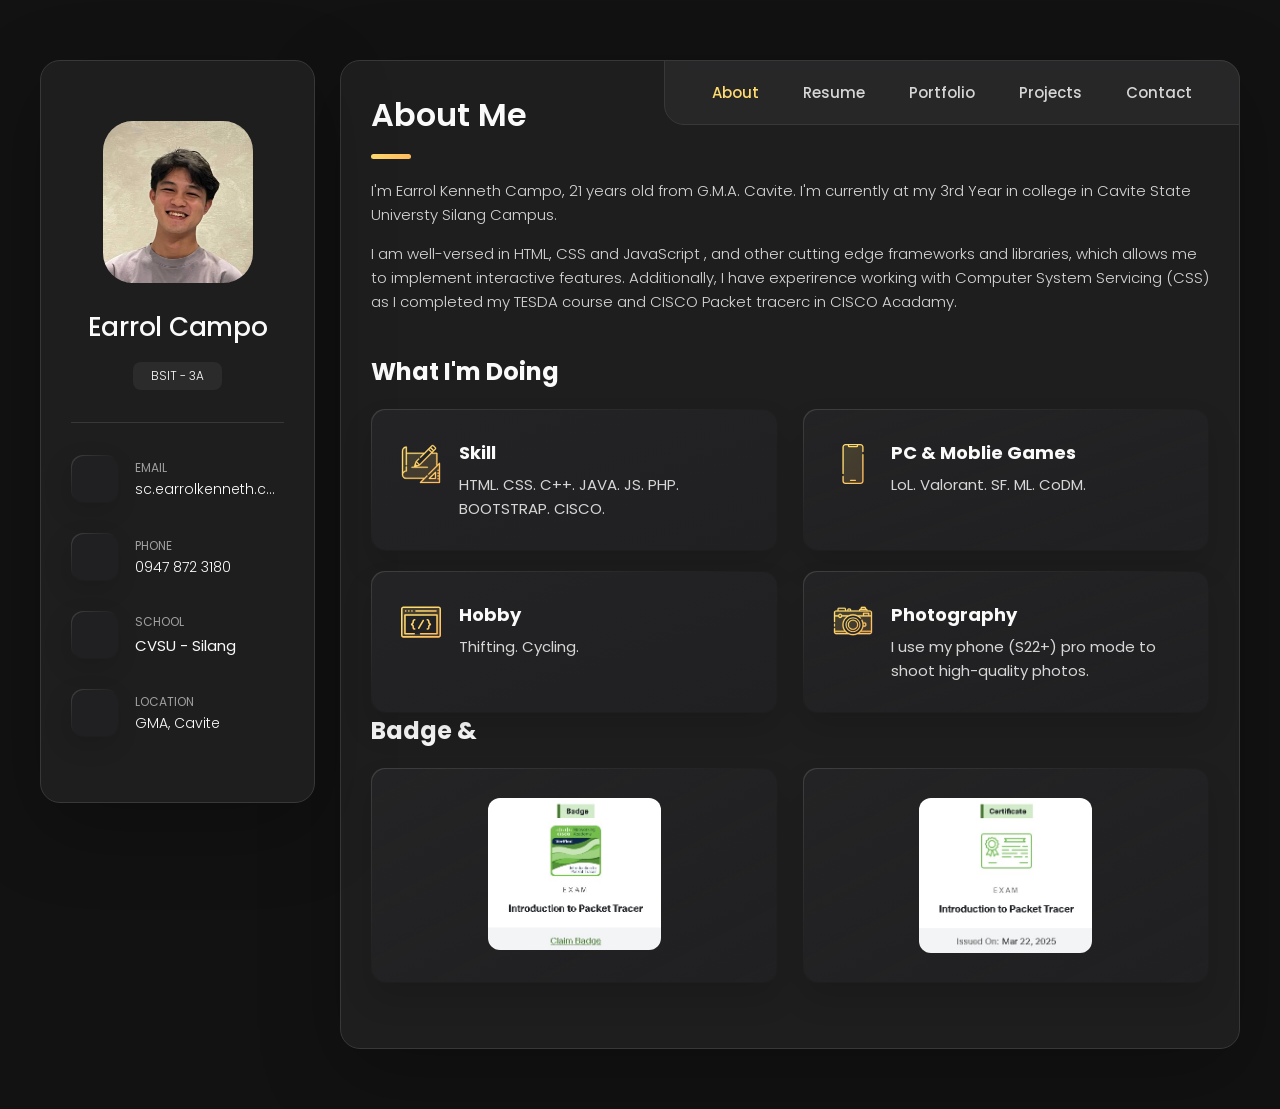
==== index.html @ 3f7f65de "Initial commit - Web Portfolio" ====
<!DOCTYPE html>
<html lang="en">

<head>
  <meta charset="UTF-8">
  <meta http-equiv="X-UA-Compatible" content="IE=edge">
  <meta name="viewport" content="width=device-width, initial-scale=1.0">
  <title>Campo - Portfolio</title>
  <link rel="stylesheet" href="./assets/css/style.css">
  <!--- google font link-->
  <link rel="preconnect" href="https://fonts.googleapis.com">
  <link rel="preconnect" href="https://fonts.gstatic.com" crossorigin>
  <link href="https://fonts.googleapis.com/css2?family=Poppins:wght@300;400;500;600&display=swap" rel="stylesheet">
</head>

<body>
  <main>
    <!--- #SIDEBAR-->
    <aside class="sidebar" data-sidebar>
      <div class="sidebar-info">
        <figure class="avatar-box">
          <img src="./assets/images/my_avatar.jpg" alt="Earrol Campo" >
        </figure>
        <div class="info-content">
          <h1 class="name" title="Earrol Campo">Earrol  Campo</h1>
          <p class="title">BSIT - 3A</p>
        </div>
        <button class="info_more-btn" data-sidebar-btn>
          <span>Show Contacts</span>
          <ion-icon name="chevron-down"></ion-icon>
        </button>
      </div>
      <div class="sidebar-info_more">
        <div class="separator"></div>
        <ul class="contacts-list">
          <li class="contact-item">
            <div class="icon-box">
              <ion-icon name="mail-outline"></ion-icon>
            </div>
            <div class="contact-info">
              <p class="contact-title">Email</p>
              <a href="mailto:sc.earrolkenneth.campo@cvsu.edu.ph" class="contact-link">sc.earrolkenneth.campo@cvsu.edu.ph</a>
            </div>
          </li>
          <li class="contact-item">
            <div class="icon-box">
              <ion-icon name="phone-portrait-outline"></ion-icon>
            </div>
            <div class="contact-info">
              <p class="contact-title">Phone</p>
              <a href="tel:0947 872 3180" class="contact-link">0947 872 3180</a>
            </div>
          </li>
          <li class="contact-item">
            <div class="icon-box">
              <ion-icon name="school-outline"></ion-icon>
            </div>
            <div class="contact-info">
              <p class="contact-title">School</p>
              <school>CVSU - Silang</school>
            </div>
          </li>
          <li class="contact-item">
            <div class="icon-box">
              <ion-icon name="location-outline"></ion-icon>
            </div>
            <div class="contact-info">
              <p class="contact-title">Location</p>
              <address>GMA, Cavite</address>
            </div>
          </li>
        </ul>
        <div class="separator"></div>
        <ul class="social-list">
          <li class="social-item">
            <a href="https://www.facebook.com/ear.rol.3" target="_blank" class="social-link">
              <ion-icon name="logo-facebook"></ion-icon>
            </a>
          </li>
          <li class="social-item">
            <a href="https://github.com/eary-cntcd" target="_blank" class="social-link">
              <ion-icon name="logo-github"></ion-icon>
            </a>
          </li>
          <li class="social-item">
            <a href="https://www.instagram.com/datboi.eary/" target="_blank" class="social-link">
              <ion-icon name="logo-instagram"></ion-icon>
            </a>
          </li>
        </ul>
      </div>
    </aside>
    <!--- #main-content-->
    <div class="main-content">
      <!--- #NAVBAR-->
      <nav class="navbar">
        <ul class="navbar-list">
          <li class="navbar-item">
            <button class="navbar-link  active" data-nav-link>About</button>
          </li>
          <li class="navbar-item">
            <button class="navbar-link" data-nav-link>Resume</button>
          </li>
          <li class="navbar-item">
            <button class="navbar-link" data-nav-link>Portfolio</button>
          </li>
          <li class="navbar-item">
            <button class="navbar-link" data-nav-link>Projects</button>
          </li>
          <li class="navbar-item">
            <button class="navbar-link" data-nav-link>Contact</button>
          </li>
        </ul>
      </nav>

      <!--- #ABOUT-->
      <article class="about  active" data-page="about">
        <header>
          <h2 class="h2 article-title">About me</h2>
        </header>
        <section class="about-text">
          <p>
            I'm Earrol Kenneth Campo, 21 years old from G.M.A. Cavite. I'm currently at my 3rd Year in college in 
            Cavite State Universty Silang Campus.
          </p>
          <p>
            I am well-versed in HTML, CSS and JavaScript , and other cutting edge frameworks and libraries,
            which allows me to implement interactive features. Additionally, I have experirence working with 
            Computer System Servicing (CSS) as I completed my TESDA course and CISCO Packet tracerc in CISCO Acadamy.
          </p>
        </section>

        <!--- service-->
        <section class="service">
          <h3 class="h3 service-title">What i'm doing</h3>
          <ul class="service-list">
            <li class="service-item">
              <div class="service-icon-box">
                <img src="./assets/images/icon-design.svg
                " alt="design icon" width="40">
              </div>
              <div class="service-content-box">
                <h4 class="h4 service-item-title">skill</h4>
                <p class="service-item-text">
                  HTML. CSS. C++. JAVA. JS. PHP. BOOTSTRAP. CISCO.
                </p>
              </div>
            </li>
            <li class="service-item">
              <div class="service-icon-box">
                <img src="./assets/images/icon-app.svg" alt="mobile app icon" width="40">
              </div>
              <div class="service-content-box">
                <h4 class="h4 service-item-title">PC & Moblie Games</h4>
                <p class="service-item-text">
                  LoL. Valorant. SF. ML. CoDM. 
                </p>
              </div>
            </li>
            <li class="service-item">
              <div class="service-icon-box">
                <img src="./assets/images/icon-dev.svg" alt="Web development icon" width="40">
              </div>
              <div class="service-content-box">
                <h4 class="h4 service-item-title">Hobby</h4>
                <p class="service-item-text">
                  Thifting. Cycling. 
                </p>
              </div>
            </li>

            <li class="service-item">
              <div class="service-icon-box">
                <img src="./assets/images/icon-photo.svg" alt="camera icon" width="40">
              </div>
              <div class="service-content-box">
                <h4 class="h4 service-item-title">Photography</h4>
                <p class="service-item-text">
                  I use my phone (S22+) pro mode to shoot high-quality photos.
                </p>
              </div>
            </li>
          </ul>
          <h3 class="h3 service-title">Badge &</h3>
          <ul class="service-list">
            <li class="service-item">
              <div class="service-content-box">
                <img src="./assets/images/badge.jpg" alt="Skills Image" class="skills-image">
              </div>
            </li>
            <li class="service-item">
              <div class="service-content-box">
                <img src="./assets/images/cert.jpg" alt="Skills Image" class="skills-image">
              </div>
            </li>

        </section>

        <!--- testimonials
        -->

        <section class="testimonials">
        </section>

        <!--- testimonials modal-->

        <div class="modal-container" data-modal-container>

          <div class="overlay" data-overlay></div>

          <section class="testimonials-modal">

            <button class="modal-close-btn" data-modal-close-btn>
              <ion-icon name="close-outline"></ion-icon>
            </button>

            <div class="modal-img-wrapper">
              <figure class="modal-avatar-box">
                <img src="./assets/images/avatar-1.png" alt="Daniel lewis" width="80" data-modal-img>
              </figure>

              <img src="./assets/images/icon-quote.svg" alt="quote icon">
            </div>
          </section>

        </div>


        <!--
          - clients
        -->

        <section class="clients">
        </section>

      </article>





      <!--
        - #RESUME
      -->

      <article class="resume" data-page="resume">

        <header>
          <h2 class="h2 article-title">Resume</h2>
        </header>

        <section class="timeline">

          <div class="title-wrapper">
            <div class="icon-box">
              <ion-icon name="book-outline"></ion-icon>
            </div>

            <h3 class="h3">Education</h3>
          </div>

          <ol class="timeline-list">

            <li class="timeline-item">

              <h4 class="h4 timeline-item-title">CVSU - Silang</h4>

              <span>COllege</span>

              <p class="timeline-text">
                Under Bachelor of Science in Information Technology
              </p>

            </li>

            <li class="timeline-item">

              <h4 class="h4 timeline-item-title">G.M.A.T.H.S.</h4>

              <span>High School - Senior High School</span>

              <p class="timeline-text">
                In SHS i took TVL strand in Broadband Focus
              </p>

            </li>

          </ol>

        </section>

        <section class="timeline">
          <div class="title-wrapper">
              <div class="icon-box">
                  <ion-icon name="book-outline"></ion-icon>
              </div>
              <h3 class="h3">Experience</h3>
          </div>
      
          <ol class="timeline-list">
      
              <li class="timeline-item">
                  <h4 class="h4 timeline-item-title">Web Developer</h4>
                  <span>2022 — Present</span>
                  <p class="timeline-text">
                      Throughout my experience in college, I can say that I have the skill
                      to become a Web Developer.
                  </p>
              </li>
      
              <li class="timeline-item">
                  <h4 class="h4 timeline-item-title">App Developer</h4>
                  <span>2022 — Present</span>
                  <p class="timeline-text">
                      I developed two apps for my projects: a Library App and a Face Recognition
                      App for Brader's gym.
                  </p>
              </li>
      
              <li class="timeline-item">
                  <h4 class="h4 timeline-item-title">Computer System Servicing</h4>
                  <span>NC2 Passers</span>
                  <p class="timeline-text">
                      In this experience, I learned about computer troubleshooting, building a 
                      computer, and computer configuration.
                  </p>
              </li>
          </ol>
          <div class="download-resume">
              <a href="./assets/documents/my_resume.pdf" download class="btn">Download Resume</a>
          </div>
      </section>

        <section class="skill">

          <h3 class="h3 skills-title">My skills</h3>

          <ul class="skills-list content-card">

            <li class="skills-item">
              <div class="title-wrapper">
                <h5 class="h5">Web Development</h5>
              </div>
            </li>

            <li class="skills-item">
              <div class="title-wrapper">
                <h5 class="h5">App Development</h5>
              </div>
            </li>

            <li class="skills-item">
              <div class="title-wrapper">
                <h5 class="h5">CSS</h5>
              </div>
            </li>
          </ul>

        </section>

      </article>





      <!--
        - #PORTFOLIO
      -->

      <article class="portfolio" data-page="portfolio">
        <header>
          <h2 class="h2 article-title">Portfolio</h2>
        </header>
        <section class="projects">
          <ul class="filter-list">
            <li class="filter-item">
              <button class="active" data-filter-btn>All</button>
            </li>
            <li class="filter-item">
              <button data-filter-btn>Quizzes</button>
            </li>
            <li class="filter-item">
              <button data-filter-btn>Lab Work</button>
            </li>
            <li class="filter-item">
              <button data-filter-btn>Exam</button>
            </li>
          </ul>

          <div class="filter-select-box">
            <button class="filter-select" data-select>
              <div class="select-value" data-selecct-value>Select category</div>
              <div class="select-icon">
                <ion-icon name="chevron-down"></ion-icon>
              </div>
            </button>

            <ul class="select-list">
              <li class="select-item">
                <button data-select-item>All</button>
              </li>
              <li class="select-item">
                <button data-select-item>Quizzes</button>
              </li>
              <li class="select-item">
                <button data-select-item>Lab Work</button>
              </li>
              <li class="select-item">
                <button data-select-item>Exam</button>
              </li>
            </ul>
          </div>

          <ul class="project-list">

            <li class="project-item  active" data-filter-item data-category="quizzes">
              <a href="./assets/images/pre_test.jpg" target="_blank">
                <figure class="project-img">
                  
                  <img src="./assets/images/pre_test.jpg" alt="finance" loading="lazy">
                </figure>
                <h3 class="project-title">Pre-Test</h3>
                <p class="project-category">10/11</p>
              </a>
            </li>

            <li class="project-item  active" data-filter-item data-category="exam">
              <a href="./assets/images/exam.jpg" target="_blank">
                <figure class="project-img">
                  
                  <img src="./assets/images/exam.jpg" alt="orizon" loading="lazy">
                </figure>
                <h3 class="project-title">Exam</h3>
                <p class="project-category">32/70</p>
              </a>
            </li>

            <li class="project-item  active" data-filter-item data-category="quizzes">
              <a href="./assets/images/post_test2.jpg" target="_blank">
                <figure class="project-img">
                  
                  <img src="./assets/images/post_test2.jpg" alt="fundo" loading="lazy">
                </figure>
                <h3 class="project-title">Post-Test2</h3>
                <p class="project-category">19/20</p>
              </a>
            </li>

            <li class="project-item  active" data-filter-item data-category="quizzes">
              <a href="./assets/images/post_test3.jpg" target="_blank">
                <figure class="project-img">
                  
                  <img src="./assets/images/post_test3.jpg" alt="dsm." loading="lazy">
                </figure>
                <h3 class="project-title">Post-Test3</h3>
                <p class="project-category">15/20</p>
              </a>
            </li>

            <li class="project-item  active" data-filter-item data-category="quizzes">
              <a href="./assets/images/post_test4.jpg" target="_blank">
                <figure class="project-img">
                  
                  <img src="./assets/images/post_test4.jpg" alt="summary" loading="lazy">
                </figure>
                <h3 class="project-title">Post-test4</h3>
                <p class="project-category">18/20</p>
              </a>
            </li>

            <li class="project-item  active" data-filter-item data-category="lab work">
              <a href="./assets/images/lab_work.jpg" target="_blank">
                <figure class="project-img">
                  
                  <img src="./assets/images/lab_work.jpg" alt="task manager" loading="lazy">
                </figure>
                <h3 class="project-title">Lab Work</h3>
                <p class="project-category">95</p>
              </a>
            </li>

            <li class="project-item  active" data-filter-item data-category="quizzes">
              <a href="./assets/images/post_test5.jpg" target="_blank">
                <figure class="project-img">
                  
                  <img src="./assets/images/post_test5.jpg" alt="arrival" loading="lazy">
                </figure>
                <h3 class="project-title">Post-Test5</h3>
                <p class="project-category">17/20</p>
              </a>
            </li>

            <li class="project-item  active" data-filter-item data-category="lab work">
              <a href="./assets/images/lab_work1.jpg" target="_blank">
                <figure class="project-img">
                  
                  <img src="./assets/images/lab_work1.jpg" alt="task manager" loading="lazy">
                </figure>
                <h3 class="project-title">Lab Work</h3>
              </a>
            </li>

            <li class="project-item  active" data-filter-item data-category="lab work">
              <a href="./assets/images/paired.jpg" target="_blank">
                <figure class="project-img">
                  
                  <img src="./assets/images/paired.jpg" alt="task manager" loading="lazy">
                </figure>
                <h3 class="project-title">Paired Lab Work</h3>
              </a>
            </li>
          </ul>
        </section>
      </article>

      <!--- #BLOG-->
      <article class="projects" data-page="projects">
        <header>
          <h2 class="h2 article-title">Projects</h2>
        </header>
        <section class="blog-posts">

          <ul class="blog-posts-list">

            <li class="blog-post-item">
              <a href="./ITEC106-lab5/index.html" target="_blank">

                <figure class="blog-banner-box">
                  <img src="./assets/images/bday.jpg" alt="Design conferences in 2022" loading="lazy">
                </figure>

                <div class="blog-content">
                  <h3 class="h3 blog-item-title">Guess My Birthday Game</h3>
                  <p class="blog-text">
                    Click to visit the website.
                  </p>

                </div>

              </a>
            </li>

            <li class="blog-post-item">
              <a href="./campo-labwork/Labwork4_campo.html" target="_blank">

                <figure class="blog-banner-box">
                  <img src="./assets/images/encrypt.jpg" alt="Best fonts every designer" loading="lazy">
                </figure>

                <div class="blog-content">
                  <h3 class="h3 blog-item-title">Encrypt and Decrypt Process</h3>
                  <p class="blog-text">
                    Click to visit the website.
                  </p>

                </div>

              </a>
            </li>

            <li class="blog-post-item">
              <a href="./Campo_Earrol_lab4/index.html" target="_blank">

                <figure class="blog-banner-box">
                  <img src="./assets/images/hotel.jpg" alt="Design digest #80" loading="lazy" >
                  
                </figure>
                <div class="blog-content">
                  <h3 class="h3 blog-item-title">FAME Residences Hotel</h3>
                  <p class="blog-text">
                    Click to visit the website.
                  </p>
                </div>
              </a>
            </li>

            <li class="blog-post-item">
              <a href="./Itec101/index.html" target="_blank">

                <figure class="blog-banner-box">
                  <img src="./assets/images/log-in.jpg" alt="UI interactions of the week" loading="lazy">
                </figure>

                <div class="blog-content">
                  <h3 class="h3 blog-item-title">Simple Student Login</h3>
                  <p class="blog-text">
                    Click to visit the website.
                  </p>
                </div>
              </a>
            </li>

            <li class="blog-post-item">
              <a href="./Itec101/register.html" target="_blank">

                <figure class="blog-banner-box">
                  <img src="./assets/images/regs.jpg" alt="The forgotten art of spacing" loading="lazy">
                </figure>

                <div class="blog-content">
                  <h3 class="h3 blog-item-title">Simple Student Registration</h3>
                  <p class="blog-text">
                    Click to visit the website.
                  </p>
                </div>
              </a>
            </li>

            <li class="blog-post-item">
              <a href="./labAct/contact.html" target="_blank">

                <figure class="blog-banner-box">
                  <img src="./assets/images/paired_website.jpg" alt="Design digest #79" loading="lazy">
                </figure>

                <div class="blog-content">
                  <h3 class="h3 blog-item-title">Paired website</h3>
                  <p class="blog-text">
                    Click to visit the website.
                  </p>
                </div>
              </a>
            </li>
          </ul>
        </section>
      </article>


      <!--
        - #CONTACT
      -->

      <article class="contact" data-page="contact">

        <header>
          <h2 class="h2 article-title">Contact</h2>
        </header>
        <section class="contact-form">

          <h3 class="h3 form-title">Contact Form</h3>

          <form action="https://api.web3forms.com/submit" method="POST" class="form" data-form>
            <input type="hidden" name="access_key" value="91f8ad6a-1319-4830-92fc-6a4d3a9932f7">

            <div class="input-wrapper">
              <input type="text" name="fullname" class="form-input" placeholder="Full name" required data-form-input>

              <input type="email" name="email" class="form-input" placeholder="Email address" required data-form-input>
            </div>

            <textarea name="message" class="form-input" placeholder="Your Message" required data-form-input></textarea>

            <button class="form-btn" type="submit" >
              <ion-icon name="paper-plane"></ion-icon>
              <span>Send Message</span>
            </button>

          </form>

        </section>

      </article>

    </div>

  </main>






  <!--
    - custom js link
  -->
  <script src="./assets/js/script.js"></script>

  <!--
    - ionicon link
  -->
  <script type="module" src="https://unpkg.com/ionicons@5.5.2/dist/ionicons/ionicons.esm.js"></script>
  <script nomodule src="https://unpkg.com/ionicons@5.5.2/dist/ionicons/ionicons.js"></script>

</body>

</html>
---- assets/css/style.css ----
/*-----------------------------------*\
  #style.css
\*-----------------------------------*/

/**
 * copyright 2022 @codewithsadee
 */
/*-----------------------------------*\
  #CUSTOM PROPERTY
\*-----------------------------------*/

:root {

  /**
   * colors
   */

  /* gradient */

  --bg-gradient-onyx: linear-gradient(
    to bottom right, 
    hsl(240, 1%, 25%) 3%, 
    hsl(0, 0%, 19%) 97%
  );
  --bg-gradient-jet: linear-gradient(
    to bottom right, 
    hsla(240, 1%, 18%, 0.251) 0%, 
    hsla(240, 2%, 11%, 0) 100%
  ), hsl(240, 2%, 13%);
  --bg-gradient-yellow-1: linear-gradient(
    to bottom right, 
    hsl(45, 100%, 71%) 0%, 
    hsla(36, 100%, 69%, 0) 50%
  );
  --bg-gradient-yellow-2: linear-gradient(
    135deg, 
    hsla(45, 100%, 71%, 0.251) 0%, 
    hsla(35, 100%, 68%, 0) 59.86%
  ), hsl(240, 2%, 13%);
  --border-gradient-onyx: linear-gradient(
    to bottom right, 
    hsl(0, 0%, 25%) 0%, 
    hsla(0, 0%, 25%, 0) 50%
  );
  --text-gradient-yellow: linear-gradient(
    to right, 
    hsl(45, 100%, 72%), 
    hsl(35, 100%, 68%)
  );

  /* solid */

  --jet: hsl(0, 0%, 22%);
  --onyx: hsl(240, 1%, 17%);
  --eerie-black-1: hsl(240, 2%, 13%);
  --eerie-black-2: hsl(240, 2%, 12%);
  --smoky-black: hsl(0, 0%, 7%);
  --white-1: hsl(0, 0%, 100%);
  --white-2: hsl(0, 0%, 98%);
  --orange-yellow-crayola: hsl(45, 100%, 72%);
  --vegas-gold: hsl(45, 54%, 58%);
  --light-gray: hsl(0, 0%, 84%);
  --light-gray-70: hsla(0, 0%, 84%, 0.7);
  --bittersweet-shimmer: hsl(0, 43%, 51%);

  /**
   * typography
   */

  /* font-family */
  --ff-poppins: 'Poppins', sans-serif;

  /* font-size */
  --fs-1: 24px;
  --fs-2: 18px;
  --fs-3: 17px;
  --fs-4: 16px;
  --fs-5: 15px;
  --fs-6: 14px;
  --fs-7: 13px;
  --fs-8: 11px;

  /* font-weight */
  --fw-300: 300;
  --fw-400: 400;
  --fw-500: 500;
  --fw-600: 600;

  /**
   * shadow
   */
  
  --shadow-1: -4px 8px 24px hsla(0, 0%, 0%, 0.25);
  --shadow-2: 0 16px 30px hsla(0, 0%, 0%, 0.25);
  --shadow-3: 0 16px 40px hsla(0, 0%, 0%, 0.25);
  --shadow-4: 0 25px 50px hsla(0, 0%, 0%, 0.15);
  --shadow-5: 0 24px 80px hsla(0, 0%, 0%, 0.25);

  /**
   * transition
   */

  --transition-1: 0.25s ease;
  --transition-2: 0.5s ease-in-out;

}





/*-----------------------------------*\
  #RESET
\*-----------------------------------*/

*, *::before, *::after {
  margin: 0;
  padding: 0;
  box-sizing: border-box;
}

a { text-decoration: none; }

li { list-style: none; }

img, ion-icon, a, button, time, span { display: block; }

button {
  font: inherit;
  background: none;
  border: none;
  text-align: left;
  cursor: pointer;
}

input, textarea {
  display: block;
  width: 100%;
  background: none;
  font: inherit;
}

::selection {
  background: var(--orange-yellow-crayola);
  color: var(--smoky-black);
}

:focus { outline-color: var(--orange-yellow-crayola); }

html { font-family: var(--ff-poppins); }

body { background: var(--smoky-black); }





/*-----------------------------------*\
  #REUSED STYLE
\*-----------------------------------*/

.sidebar,
article {
  background: var(--eerie-black-2);
  border: 1px solid var(--jet);
  border-radius: 20px;
  padding: 15px;
  box-shadow: var(--shadow-1);
  z-index: 1;
}

.separator {
  width: 100%;
  height: 1px;
  background: var(--jet);
  margin: 16px 0;
}
.avatar-box {
  display: flex; 
  justify-content: center; 
  align-items: center; 
  max-width: 100%; 
  overflow: hidden; 
}

.avatar-box img {
  border-radius: 15px; 
  width: 100%; 
  height: auto; 
  max-width: 300px; 
}
.icon-box {
  position: relative;
  background: var(--border-gradient-onyx);
  width: 30px;
  height: 30px;
  border-radius: 80px;
  display: flex;
  justify-content: center;
  align-items: center;
  font-size: 16px;
  color: var(--orange-yellow-crayola);
  box-shadow: var(--shadow-1);
  z-index: 1;
}

.icon-box::before {
  content: "";
  position: absolute;
  inset: 1px;
  background: var(--eerie-black-1);
  border-radius: inherit;
  z-index: -1;
}

.icon-box ion-icon { --ionicon-stroke-width: 35px; }

article { display: none; }

article.active {
  display: block;
  animation: fade 0.5s ease backwards;
}

@keyframes fade {
  0% { opacity: 0; }
  100% { opacity: 1; }
}

.h2,
.h3,
.h4,
.h5 {
  color: var(--white-2);
  text-transform: capitalize;
}

.h2 { font-size: var(--fs-1); }

.h3 { font-size: var(--fs-2); }

.h4 { font-size: var(--fs-4); }

.h5 {
  font-size: var(--fs-7);
  font-weight: var(--fw-500);
}

.article-title {
  position: relative;
  padding-bottom: 7px;
}

.article-title::after {
  content: "";
  position: absolute;
  bottom: 0;
  left: 0;
  width: 30px;
  height: 3px;
  background: var(--text-gradient-yellow);
  border-radius: 3px;
}

.has-scrollbar::-webkit-scrollbar {
  width: 5px; /* for vertical scrollbar */
  height: 5px; /* for horizontal scrollbar */
}

.has-scrollbar::-webkit-scrollbar-track {
  background: var(--onyx);
  border-radius: 5px;
}

.has-scrollbar::-webkit-scrollbar-thumb {
  background: var(--orange-yellow-crayola);
  border-radius: 5px;
}

.has-scrollbar::-webkit-scrollbar-button { width: 20px; }

.content-card {
  position: relative;
  background: var(--border-gradient-onyx);
  padding: 15px;
  padding-top: 45px;
  border-radius: 14px;
  box-shadow: var(--shadow-2);
  cursor: pointer;
  z-index: 1;
}

.content-card::before {
  content: "";
  position: absolute;
  inset: 1px;
  background: var(--bg-gradient-jet);
  border-radius: inherit;
  z-index: -1;
}





/*-----------------------------------*\
  #MAIN
\*-----------------------------------*/

main {
  margin: 15px 12px;
  margin-bottom: 75px;
  min-width: 259px;
}

/*-----------------------------------*\
  #SIDEBAR
\*-----------------------------------*/

.sidebar {
  margin-bottom: 15px;
  max-height: 112px;
  overflow: hidden;
  transition: var(--transition-2);
}

.sidebar.active { max-height: 405px; }

.sidebar-info {
  position: relative;
  display: flex;
  justify-content: flex-start;
  align-items: center;
  gap: 15px;
}

.avatar-box {
  background: var(--bg-gradient-onyx);
  border-radius: 20px;
}

.info-content .name {
  color: var(--white-2);
  font-size: var(--fs-3);
  font-weight: var(--fw-500);
  letter-spacing: -0.25px;
  margin-bottom: 10px;
}

.info-content .title {
  color: var(--white-1);
  background: var(--onyx);
  font-size: var(--fs-8);
  font-weight: var(--fw-300);
  width: max-content;
  padding: 3px 12px;
  border-radius: 8px;
}

.info_more-btn {
  position: absolute;
  top: -15px;
  right: -15px;
  border-radius: 0 15px;
  font-size: 13px;
  color: var(--orange-yellow-crayola);
  background: var(--border-gradient-onyx);
  padding: 10px;
  box-shadow: var(--shadow-2);
  transition: var(--transition-1);
  z-index: 1;
}

.info_more-btn::before {
  content: "";
  position: absolute;
  inset: 1px;
  border-radius: inherit;
  background: var(--bg-gradient-jet);
  transition: var(--transition-1);
  z-index: -1;
}

.info_more-btn:hover,
.info_more-btn:focus { background: var(--bg-gradient-yellow-1); }

.info_more-btn:hover::before,
.info_more-btn:focus::before { background: var(--bg-gradient-yellow-2); }

.info_more-btn span { display: none; }

.sidebar-info_more {
  opacity: 0;
  visibility: hidden;
  transition: var(--transition-2);
}

.sidebar.active .sidebar-info_more {
  opacity: 1;
  visibility: visible;
}

.contacts-list {
  display: grid;
  grid-template-columns: 1fr;
  gap: 16px;
}

.contact-item {
  min-width: 100%;
  display: flex;
  align-items: center;
  gap: 16px;
}

.contact-info {
  max-width: calc(100% - 46px);
  width: calc(100% - 46px);
}

.contact-title {
  color: var(--light-gray-70);
  font-size: var(--fs-8);
  text-transform: uppercase;
  margin-bottom: 2px;
}

.contact-info :is(.contact-link, school, address) {
  color: var(--white-2);
  font-size: var(--fs-7);
}

.contact-info address { font-style: normal; }

.social-list {
  display: flex;
  justify-content: flex-start;
  align-items: center;
  gap: 15px;
  padding-bottom: 4px;
  padding-left: 7px;
}

.social-item .social-link {
  color: var(--light-gray-70);
  font-size: 18px;
}


.social-item .social-link:hover { color: var(--light-gray); }





/*-----------------------------------*\
  #NAVBAR
\*-----------------------------------*/

.navbar {
  position: fixed;
  bottom: 0;
  left: 0;
  width: 100%;
  background: hsla(240, 1%, 17%, 0.75);
  backdrop-filter: blur(10px);
  border: 1px solid var(--jet);
  border-radius: 12px 12px 0 0;
  box-shadow: var(--shadow-2);
  z-index: 5;
}

.navbar-list {
  display: flex;
  flex-wrap: wrap;
  justify-content: center;
  align-items: center;
  padding: 0 10px;
}

.navbar-link {
  color: var(--light-gray);
  font-size: var(--fs-8);
  padding: 20px 7px;
  transition: color var(--transition-1);
}

.navbar-link:hover,
.navbar-link:focus { color: var(--light-gray-70); }

.navbar-link.active { color: var(--orange-yellow-crayola); }





/*-----------------------------------*\
  #ABOUT
\*-----------------------------------*/

.about .article-title { margin-bottom: 15px; }

.about-text {
  color: var(--light-gray);
  font-size: var(--fs-6);
  font-weight: var(--fw-300);
  line-height: 1.6;
}

.about-text p { margin-bottom: 15px; }



/**
 * #service 
 */

.service { margin-bottom: 35px; }

.service-title { margin-bottom: 20px; }

.service-list {
  display: grid;
  grid-template-columns: 1fr;
  gap: 20px;
}

.service-item {
  position: relative;
  background: var(--border-gradient-onyx);
  padding: 20px;
  border-radius: 14px;
  box-shadow: var(--shadow-2);
  z-index: 1;
}

.service-item::before {
  content: "";
  position: absolute;
  inset: 1px;
  background: var(--bg-gradient-jet);
  border-radius: inherit;
  z-index: -1;
}

.service-icon-box { margin-bottom: 10px; }

.service-icon-box img { margin: auto; }

.service-content-box { text-align: center; }

.service-item-title { margin-bottom: 7px; }

.service-item-text {
  color: var(--light-gray);
  font-size: var(--fs-6);
  font-weight: var(--fw-3);
  line-height: 1.6;
}
.skills-image {
  max-width: 50%;
  height: auto;
  display: block;
  margin: 0 auto;
  border-radius: 12px;
}



/**
 * #testimonials 
 */

.testimonials { margin-bottom: 30px; }

.testimonials-title { margin-bottom: 20px; }

.testimonials-list {
  display: flex;
  justify-content: flex-start;
  align-items: flex-start;
  gap: 15px;
  margin: 0 -15px;
  padding: 25px 15px;
  padding-bottom: 35px;
  overflow-x: auto;
  scroll-behavior: smooth;
  overscroll-behavior-inline: contain;
  scroll-snap-type: inline mandatory;
}

.testimonials-item {
  min-width: 100%;
  scroll-snap-align: center;
}

.testimonials-avatar-box {
  position: absolute;
  top: 0;
  left: 0;
  transform: translate(15px, -25px);
  background: var(--bg-gradient-onyx);
  border-radius: 14px;
  box-shadow: var(--shadow-1);
}

.testimonials-item-title { margin-bottom: 7px; }

.testimonials-text {
  color: var(--light-gray);
  font-size: var(--fs-6);
  font-weight: var(--fw-300);
  line-height: 1.6;
  display: -webkit-box;
  line-clamp: 4;
  -webkit-line-clamp: 4;
  -webkit-box-orient: vertical;
  overflow: hidden;
}


/**
 * #testimonials-modal
 */

.modal-container {
  position: fixed;
  top: 0;
  left: 0;
  width: 100%;
  height: 100%;
  display: flex;
  justify-content: center;
  align-items: center;
  overflow-y: auto;
  overscroll-behavior: contain;
  z-index: 20;
  pointer-events: none;
  visibility: hidden;
}

.modal-container::-webkit-scrollbar { display: none; }

.modal-container.active {
  pointer-events: all;
  visibility: visible;
}

.overlay {
  position: fixed;
  top: 0;
  left: 0;
  width: 100%;
  height: 100vh;
  background: hsl(0, 0%, 5%);
  opacity: 0;
  visibility: hidden;
  pointer-events: none;
  z-index: 1;
  transition: var(--transition-1);
}

.overlay.active {
  opacity: 0.8;
  visibility: visible;
  pointer-events: all;
}

.testimonials-modal {
  background: var(--eerie-black-2);
  position: relative;
  padding: 15px;
  margin: 15px 12px;
  border: 1px solid var(--jet);
  border-radius: 14px;
  box-shadow: var(--shadow-5);
  transform: scale(1.2);
  opacity: 0;
  transition: var(--transition-1);
  z-index: 2;
}

.modal-container.active .testimonials-modal {
  transform: scale(1);
  opacity: 1;
}

.modal-close-btn {
  position: absolute;
  top: 15px;
  right: 15px;
  background: var(--onyx);
  border-radius: 8px;
  width: 32px;
  height: 32px;
  display: flex;
  justify-content: center;
  align-items: center;
  color: var(--white-2);
  font-size: 18px;
  opacity: 0.7;
}

.modal-close-btn:hover,
.modal-close-btn:focus { opacity: 1; }

.modal-close-btn ion-icon { --ionicon-stroke-width: 50px; }

.modal-avatar-box {
  background: var(--bg-gradient-onyx);
  width: max-content;
  border-radius: 14px;
  margin-bottom: 15px;
  box-shadow: var(--shadow-2);
}

.modal-img-wrapper > img { display: none; }

.modal-title { margin-bottom: 4px; }

.modal-content time {
  font-size: var(--fs-6);
  color: var(--light-gray-70);
  font-weight: var(--fw-300);
  margin-bottom: 10px;
}

.modal-content p {
  color: var(--light-gray);
  font-size: var(--fs-6);
  font-weight: var(--fw-300);
  line-height: 1.6;
}


/**
 * #clients 
 */

.clients { margin-bottom: 15px; }

.clients-list {
  display: flex;
  justify-content: flex-start;
  align-items: flex-start;
  gap: 15px;
  margin: 0 -15px;
  padding: 25px;
  padding-bottom: 25px;
  overflow-x: auto;
  scroll-behavior: smooth;
  overscroll-behavior-inline: contain;
  scroll-snap-type: inline mandatory;
  scroll-padding-inline: 25px;
}

.clients-item {
  min-width: 50%;
  scroll-snap-align: start;
}

.clients-item img {
  width: 100%;
  filter: grayscale(1);
  transition: var(--transition-1);
}

.clients-item img:hover { filter: grayscale(0); }





/*-----------------------------------*\
  #RESUME
\*-----------------------------------*/

.article-title { margin-bottom: 30px; }


/**
 * education and experience 
 */

.timeline { margin-bottom: 30px; }

.timeline .title-wrapper {
  display: flex;
  align-items: center;
  gap: 15px;
  margin-bottom: 25px;
}

.timeline-list {
  font-size: var(--fs-6);
  margin-left: 45px;
}

.timeline-item { position: relative; }

.timeline-item:not(:last-child) { margin-bottom: 20px; }

.timeline-item-title {
  font-size: var(--fs-6);
  line-height: 1.3;
  margin-bottom: 7px;
}

.timeline-list span {
  color: var(--vegas-gold);
  font-weight: var(--fw-400);
  line-height: 1.6;
}

.timeline-item:not(:last-child)::before {
  content: "";
  position: absolute;
  top: -25px;
  left: -30px;
  width: 1px;
  height: calc(100% + 50px);
  background: var(--jet);
}

.timeline-item::after {
  content: "";
  position: absolute;
  top: 5px;
  left: -33px;
  height: 6px;
  width: 6px;
  background: var(--text-gradient-yellow);
  border-radius: 50%;
  box-shadow: 0 0 0 4px var(--jet);
}

.timeline-text {
  color: var(--light-gray);
  font-weight: var(--fw-300);
  line-height: 1.6;
}


/**
 * skills 
 */

.skills-title { margin-bottom: 20px; }

.skills-list { padding: 20px; }


.skills-item:not(:last-child) { margin-bottom: 15px; }

.skill .title-wrapper {
  display: flex;
  align-items: center;
  gap: 5px;
  margin-bottom: 8px;
}

.skill .title-wrapper data {
  color: var(--light-gray);
  font-size: var(--fs-7);
  font-weight: var(--fw-300);
}

.skill-progress-bg {
  background: var(--jet);
  width: 100%;
  height: 8px;
  border-radius: 10px;
}

.skill-progress-fill {
  background: var(--text-gradient-yellow);
  height: 100%;
  border-radius: inherit;
}

.download-resume {
  margin-top: 20px; /* Space above the button */
  text-align: center; /* Center the button */
}

.btn {
  display: inline-block; /* Make it a block element */
  padding: 12px 24px; /* Add padding for a larger clickable area */
  background-color: var(--vegas-gold); /* Button background color */
  color: white; /* Text color */
  text-decoration: none; /* Remove underline */
  border-radius: 5px; /* Rounded corners */
  font-size: 16px; /* Font size */
  font-weight: bold; /* Bold text */
  transition: background-color 0.3s, transform 0.2s; /* Smooth transition for background color and scale */
  box-shadow: 0 4px 6px rgba(0, 0, 0, 0.1); /* Subtle shadow for depth */
}

.btn:hover {
  background-color: var(--orange-yellow-crayola); /* Darker shade on hover */
  transform: translateY(-2px); /* Slight lift effect on hover */
}

.btn:active {
  transform: translateY(0); /* Reset lift effect when clicked */
  box-shadow: 0 2px 4px rgba(0, 0, 0, 0.2); /* Slightly darker shadow when clicked */
}



/*-----------------------------------*\
  #PORTFOLIO
\*-----------------------------------*/

.filter-list { display: none; }

.filter-select-box {
  position: relative;
  margin-bottom: 25px;
}

.filter-select {
  background: var(--eerie-black-2);
  color: var(--light-gray);
  display: flex;
  justify-content: space-between;
  align-items: center;
  width: 100%;
  padding: 12px 16px;
  border: 1px solid var(--jet);
  border-radius: 14px;
  font-size: var(--fs-6);
  font-weight: var(--fw-300);
}

.filter-select.active .select-icon { transform: rotate(0.5turn); }

.select-list {
  background: var(--eerie-black-2);
  position: absolute;
  top: calc(100% + 6px);
  width: 100%;
  padding: 6px;
  border: 1px solid var(--jet);
  border-radius: 14px;
  z-index: 2;
  opacity: 0;
  visibility: hidden;
  pointer-events: none;
  transition: 0.15s ease-in-out;
}

.filter-select.active + .select-list {
  opacity: 1;
  visibility: visible;
  pointer-events: all;
}

.select-item button {
  background: var(--eerie-black-2);
  color: var(--light-gray);
  font-size: var(--fs-6);
  font-weight: var(--fw-300);
  text-transform: capitalize;
  width: 100%;
  padding: 8px 10px;
  border-radius: 8px;
}

.select-item button:hover { --eerie-black-2: hsl(240, 2%, 20%); }

.project-list {
  display: grid;
  grid-template-columns: 1fr;
  gap: 30px;
  margin-bottom: 10px;
}

.project-item { display: none; }

.project-item.active {
  display: block;
  animation: scaleUp 0.25s ease forwards;
}

@keyframes scaleUp {
  0% { transform: scale(0.5); }
  100% { transform: scale(1); }
}

.project-item > a { width: 100%; }

.project-img {
  position: relative;
  width: 100%;
  height: 200px;
  border-radius: 16px;
  overflow: hidden;
  margin-bottom: 15px;
}

.project-img::before {
  content: "";
  position: absolute;
  top: 0;
  left: 0;
  width: 100%;
  height: 100%;
  background: transparent;
  z-index: 1;
  transition: var(--transition-1);
}

.project-item > a:hover .project-img::before { background: hsla(0, 0%, 0%, 0.5); }

.project-item-icon-box {
  --scale: 0.8;

  background: var(--jet);
  color: var(--orange-yellow-crayola);
  position: absolute;
  top: 50%;
  left: 50%;
  transform: translate(-50%, -50%) scale(var(--scale));
  font-size: 20px;
  padding: 18px;
  border-radius: 12px;
  opacity: 0;
  z-index: 1;
  transition: var(--transition-1);
}

.project-item > a:hover .project-item-icon-box {
  --scale: 1;
  opacity: 1;
}

.project-item-icon-box ion-icon { --ionicon-stroke-width: 50px; }

.project-img img {
  width: 100%;
  height: 100%;
  object-fit: cover;
  transition: var(--transition-1);
}

.project-item > a:hover img { transform: scale(1.1); }

.project-title,
.project-category { margin-left: 10px; }

.project-title {
  color: var(--white-2);
  font-size: var(--fs-5);
  font-weight: var(--fw-400);
  text-transform: capitalize;
  line-height: 1.3;
}

.project-category {
  color: var(--light-gray-70);
  font-size: var(--fs-6);
  font-weight: var(--fw-300);
}





/*-----------------------------------*\
  #BLOG
\*-----------------------------------*/

.blog-posts { margin-bottom: 10px; }

.blog-posts-list {
  display: grid;
  grid-template-columns: 1fr;
  gap: 20px;
}

.blog-post-item > a {
  position: relative;
  background: var(--border-gradient-onyx);
  height: 100%;
  box-shadow: var(--shadow-4);
  border-radius: 16px;
  z-index: 1;
}

.blog-post-item > a::before {
  content: "";
  position: absolute;
  inset: 1px;
  border-radius: inherit;
  background: var(--eerie-black-1);
  z-index: -1;
}

.blog-banner-box {
  width: 100%;
  height: 200px;
  border-radius: 12px;
  overflow: hidden;
}

.blog-banner-box img {
  width: 100%;
  height: 100%;
  object-fit: cover;
  transition: var(--transition-1);
}

.blog-post-item > a:hover .blog-banner-box img { transform: scale(1.1); }

.blog-content { padding: 15px; }

.blog-meta {
  display: flex;
  justify-content: flex-start;
  align-items: center;
  gap: 7px;
  margin-bottom: 10px;
}

.blog-meta :is(.blog-category, time) {
  color: var(--light-gray-70);
  font-size: var(--fs-6);
  font-weight: var(--fw-300);
}

.blog-meta .dot {
  background: var(--light-gray-70);
  width: 4px;
  height: 4px;
  border-radius: 4px;
}

.blog-item-title {
  margin-bottom: 10px;
  line-height: 1.3;
  transition: var(--transition-1);
}

.blog-post-item > a:hover .blog-item-title { color: var(--orange-yellow-crayola); }

.blog-text {
  color: var(--light-gray);
  font-size: var(--fs-6);
  font-weight: var(--fw-300);
  line-height: 1.6;
}





/*-----------------------------------*\
  #CONTACT
\*-----------------------------------*/

.mapbox {
  position: relative;
  height: 250px;
  width: 100%;
  border-radius: 16px;
  margin-bottom: 30px;
  border: 1px solid var(--jet);
  overflow: hidden;
}

.mapbox figure { height: 100%; }

.mapbox iframe {
  width: 100%;
  height: 100%;
  border: none;
  filter: grayscale(1) invert(1);
}

.contact-form { margin-bottom: 10px; }

.form-title { margin-bottom: 20px; }

.input-wrapper {
  display: grid;
  grid-template-columns: 1fr;
  gap: 25px;
  margin-bottom: 25px;
}

.form-input {
  color: var(--white-2);
  font-size: var(--fs-6);
  font-weight: var(--fw-400);
  padding: 13px 20px;
  border: 1px solid var(--jet);
  border-radius: 14px;
  outline: none;
}

.form-input::placeholder { font-weight: var(--fw-500); }

.form-input:focus { border-color: var(--orange-yellow-crayola); }

textarea.form-input {
  min-height: 100px;
  height: 120px;
  max-height: 200px;
  resize: vertical;
  margin-bottom: 25px;
}

textarea.form-input::-webkit-resizer { display: none; }

.form-input:focus:invalid { border-color: var(--bittersweet-shimmer); }

.form-btn {
  position: relative;
  width: 100%;
  background: var(--border-gradient-onyx);
  color: var(--orange-yellow-crayola);
  display: flex;
  justify-content: center;
  align-items: center;
  gap: 10px;
  padding: 13px 20px;
  border-radius: 14px;
  font-size: var(--fs-6);
  text-transform: capitalize;
  box-shadow: var(--shadow-3);
  z-index: 1;
  transition: var(--transition-1);
}

.form-btn::before {
  content: "";
  position: absolute;
  inset: 1px;
  background: var(--bg-gradient-jet);
  border-radius: inherit;
  z-index: -1;
  transition: var(--transition-1);
}

.form-btn ion-icon { font-size: 16px; }

.form-btn:hover { background: var(--bg-gradient-yellow-1); }

.form-btn:hover::before { background: var(--bg-gradient-yellow-2); }

.form-btn:disabled {
  opacity: 0.7;
  cursor: not-allowed;
}

.form-btn:disabled:hover { background: var(--border-gradient-onyx); }

.form-btn:disabled:hover::before { background: var(--bg-gradient-jet); }





/*-----------------------------------*\
  #RESPONSIVE
\*-----------------------------------*/

/**
 * responsive larger than 450px screen
 */

@media (min-width: 450px) {

  /**
   * client
   */

  .clients-item { min-width: calc(33.33% - 10px); }



  /**
   * #PORTFOLIO, BLOG 
   */

  .project-img,
  .blog-banner-box { height: auto; }

}





/**
 * responsive larger than 580px screen
 */

@media (min-width: 580px) {

  /**
   * CUSTOM PROPERTY
   */

  :root {

    /**
     * typography
     */

    --fs-1: 32px;
    --fs-2: 24px;
    --fs-3: 26px;
    --fs-4: 18px;
    --fs-6: 15px;
    --fs-7: 15px;
    --fs-8: 12px;

  }



  /**
   * #REUSED STYLE
   */

  .sidebar, article {
    width: 520px;
    margin-inline: auto;
    padding: 30px;
  }

  .article-title {
    font-weight: var(--fw-600);
    padding-bottom: 15px;
  }

  .article-title::after {
    width: 40px;
    height: 5px;
  }

  .icon-box {
    width: 48px;
    height: 48px;
    border-radius: 12px;
    font-size: 18px;
  }



  /**
   * #MAIN
   */

  main {
    margin-top: 60px;
    margin-bottom: 100px;
  }



  /**
   * #SIDEBAR
   */

  .sidebar {
    max-height: 180px;
    margin-bottom: 30px;
  }

  .sidebar.active { max-height: 584px; }

  .sidebar-info { gap: 25px; }

  .avatar-box { border-radius: 30px; }

  .avatar-box img { width: 120px; }

  .info-content .name { margin-bottom: 15px; }

  .info-content .title { padding: 5px 18px; }

  .info_more-btn {
    top: -30px;
    right: -30px;
    padding: 10px 15px;
  }

  .info_more-btn span {
    display: block;
    font-size: var(--fs-8);
  }

  .info_more-btn ion-icon { display: none; }

  .separator { margin: 32px 0; }

  .contacts-list { gap: 20px; }

  .contact-info {
    max-width: calc(100% - 64px);
    width: calc(100% - 64px);
  }



  /**
   * #NAVBAR
   */

  .navbar { border-radius: 20px 20px 0 0; }

  .navbar-list { gap: 20px; }

  .navbar-link { --fs-8: 14px; }



  /**
   * #ABOUT
   */

  .about .article-title { margin-bottom: 20px; }

  .about-text { margin-bottom: 40px; }

  /* service */

  .service-item {
    display: flex;
    justify-content: flex-start;
    align-items: flex-start;
    gap: 18px;
    padding: 30px;
  }

  .service-icon-box {
    margin-bottom: 0;
    margin-top: 5px;
  }

  .service-content-box { text-align: left; }

  /* testimonials */

  .testimonials-title { margin-bottom: 25px; }

  .testimonials-list {
    gap: 30px;
    margin: 0 -30px;
    padding: 30px;
    padding-bottom: 35px;
  }

  .content-card {
    padding: 30px;
    padding-top: 25px;
  }

  .testimonials-avatar-box {
    transform: translate(30px, -30px);
    border-radius: 20px;
  }

  .testimonials-avatar-box img { width: 80px; }

  .testimonials-item-title {
    margin-bottom: 10px;
    margin-left: 95px;
  }

  .testimonials-text {
    line-clamp: 2;
    -webkit-line-clamp: 2;
  }

  /* testimonials modal */

  .modal-container { padding: 20px; }

  .testimonials-modal {
    display: flex;
    justify-content: flex-start;
    align-items: stretch;
    gap: 25px;
    padding: 30px;
    border-radius: 20px;
  }

  .modal-img-wrapper {
    display: flex;
    flex-direction: column;
    align-items: center;
  }

  .modal-avatar-box {
    border-radius: 18px;
    margin-bottom: 0;
  }

  .modal-avatar-box img { width: 65px; }

  .modal-img-wrapper > img {
    display: block;
    flex-grow: 1;
    width: 35px;
  }

  /* clients */

  .clients-list {
    gap: 50px;
    margin: 0 -30px;
    padding: 45px;
    scroll-padding-inline: 45px;
  }

  .clients-item { min-width: calc(33.33% - 35px); }



  /**
   * #RESUME
   */

  .timeline-list { margin-left: 65px; }

  .timeline-item:not(:last-child)::before { left: -40px; }

  .timeline-item::after {
    height: 8px;
    width: 8px;
    left: -43px;
  }

  .skills-item:not(:last-child) { margin-bottom: 25px; }



  /**
   * #PORTFOLIO, BLOG
   */

  .project-img, .blog-banner-box { border-radius: 16px; }

  .blog-posts-list { gap: 30px; }

  .blog-content { padding: 25px; }



  /**
   * #CONTACT
   */

  .mapbox {
    height: 380px;
    border-radius: 18px;
  }

  .input-wrapper {
    gap: 30px;
    margin-bottom: 30px;
  }

  .form-input { padding: 15px 20px; }

  textarea.form-input { margin-bottom: 30px; }

  .form-btn {
    --fs-6: 16px;
    padding: 16px 20px;
  }

  .form-btn ion-icon { font-size: 18px; }

}





/**
 * responsive larger than 768px screen
 */

@media (min-width: 768px) {

  /**
   * REUSED STYLE
   */

  .sidebar, article { width: 700px; }

  .has-scrollbar::-webkit-scrollbar-button { width: 100px; }



  /**
   * SIDEBAR
   */

  .contacts-list {
    grid-template-columns: 1fr 1fr;
    gap: 30px 15px;
  }



  /**
   * NAVBAR
   */

  .navbar-link { --fs-8: 15px; }



  /**
   * ABOUT
   */

  /* testimonials modal */

  .testimonials-modal {
    gap: 35px;
    max-width: 680px;
  }

  .modal-avatar-box img { width: 80px; }



  /**
   * PORTFOLIO
   */

  .article-title { padding-bottom: 20px; }

  .filter-select-box { display: none; }

  .filter-list {
    display: flex;
    justify-content: flex-start;
    align-items: center;
    gap: 25px;
    padding-left: 5px;
    margin-bottom: 30px;
  }

  .filter-item button {
    color: var(--light-gray);
    font-size: var(--fs-5);
    transition: var(--transition-1);
  }

  .filter-item button:hover { color: var(--light-gray-70); }

  .filter-item button.active { color: var(--orange-yellow-crayola); }

  /* portfolio and blog grid */

  .project-list, .blog-posts-list { grid-template-columns: 1fr 1fr; }



  /**
   * CONTACT
   */

  .input-wrapper { grid-template-columns: 1fr 1fr; }

  .form-btn {
    width: max-content;
    margin-left: auto;
  }
  
}





/**
 * responsive larger than 1024px screen
 */

@media (min-width: 1024px) {

  /**
   * CUSTOM PROPERTY
   */

  :root {

    /**
    * shadow
    */

    --shadow-1: -4px 8px 24px hsla(0, 0%, 0%, 0.125);
    --shadow-2: 0 16px 30px hsla(0, 0%, 0%, 0.125);
    --shadow-3: 0 16px 40px hsla(0, 0%, 0%, 0.125);

  }



  /**
   * REUSED STYLE
   */

  .sidebar, article {
    width: 950px;
    box-shadow: var(--shadow-5);
  }



  /**
   * MAIN 
   */

  main { margin-bottom: 60px; }

  .main-content {
    position: relative;
    width: max-content;
    margin: auto;
  }



  /**
   * NAVBAR
   */

  .navbar {
    position: absolute;
    bottom: auto;
    top: 0;
    left: auto;
    right: 0;
    width: max-content;
    border-radius: 0 20px;
    padding: 0 20px;
    box-shadow: none;
  }

  .navbar-list {
    gap: 30px;
    padding: 0 20px;
  }

  .navbar-link { font-weight: var(--fw-500); }



  /**
   * ABOUT
   */

  /* service */

  .service-list {
    grid-template-columns: 1fr 1fr;
    gap: 20px 25px;
  }

  /* testimonials */

  .testimonials-item { min-width: calc(50% - 15px); }

  /* clients */

  .clients-item { min-width: calc(25% - 38px); }



  /**
   * PORTFOLIO
   */

  .project-list { grid-template-columns: repeat(3, 1fr); }



  /**
   * BLOG
   */

  .blog-banner-box { height: 230px; }

}





/**
 * responsive larger than 1250px screen
 */

@media (min-width: 1250px) {

  /**
   * RESET
   */

  body::-webkit-scrollbar { width: 20px; }

  body::-webkit-scrollbar-track { background: var(--smoky-black); }

  body::-webkit-scrollbar-thumb {
    border: 5px solid var(--smoky-black);
    background: hsla(0, 0%, 100%, 0.1);
    border-radius: 20px;
    box-shadow: inset 1px 1px 0 hsla(0, 0%, 100%, 0.11),
                inset -1px -1px 0 hsla(0, 0%, 100%, 0.11);
  }

  body::-webkit-scrollbar-thumb:hover { background: hsla(0, 0%, 100%, 0.15); }

  body::-webkit-scrollbar-button { height: 60px; }



  /**
   * REUSED STYLE
   */

  .sidebar, article { width: auto; }

  article { min-height: 100%; }



  /**
   * MAIN
   */

  main {
    max-width: 1200px;
    margin-inline: auto;
    display: flex;
    justify-content: center;
    align-items: stretch;
    gap: 25px;
  }

  .main-content {
    min-width: 75%;
    width: 75%;
    margin: 0;
  }



  /**
   * SIDEBAR
   */

  .sidebar {
    position: sticky;
    top: 60px;
    max-height: max-content;
    height: 100%;
    margin-bottom: 0;
    padding-top: 60px;
    z-index: 1;
  }

  .sidebar-info { flex-direction: column; }

  .avatar-box img { width: 150px; }

  .info-content .name {
    white-space: nowrap;
    text-align: center;
  }

  .info-content .title { margin: auto; }

  .info_more-btn { display: none; }

  .sidebar-info_more {
    opacity: 1;
    visibility: visible;
  }

  .contacts-list { grid-template-columns: 1fr; }

  .contact-info :is(.contact-link) {
    white-space: nowrap;
    overflow: hidden;
    text-overflow: ellipsis;
  }

  .contact-info :is(.contact-link, time, address) {
    --fs-7: 14px;
    font-weight: var(--fw-300);
  }

  .separator:last-of-type {
    margin: 15px 0;
    opacity: 0;
  }

  .social-list { justify-content: center; }



  /**
	 * RESUME
	 */

  .timeline-text { max-width: 700px; }

}
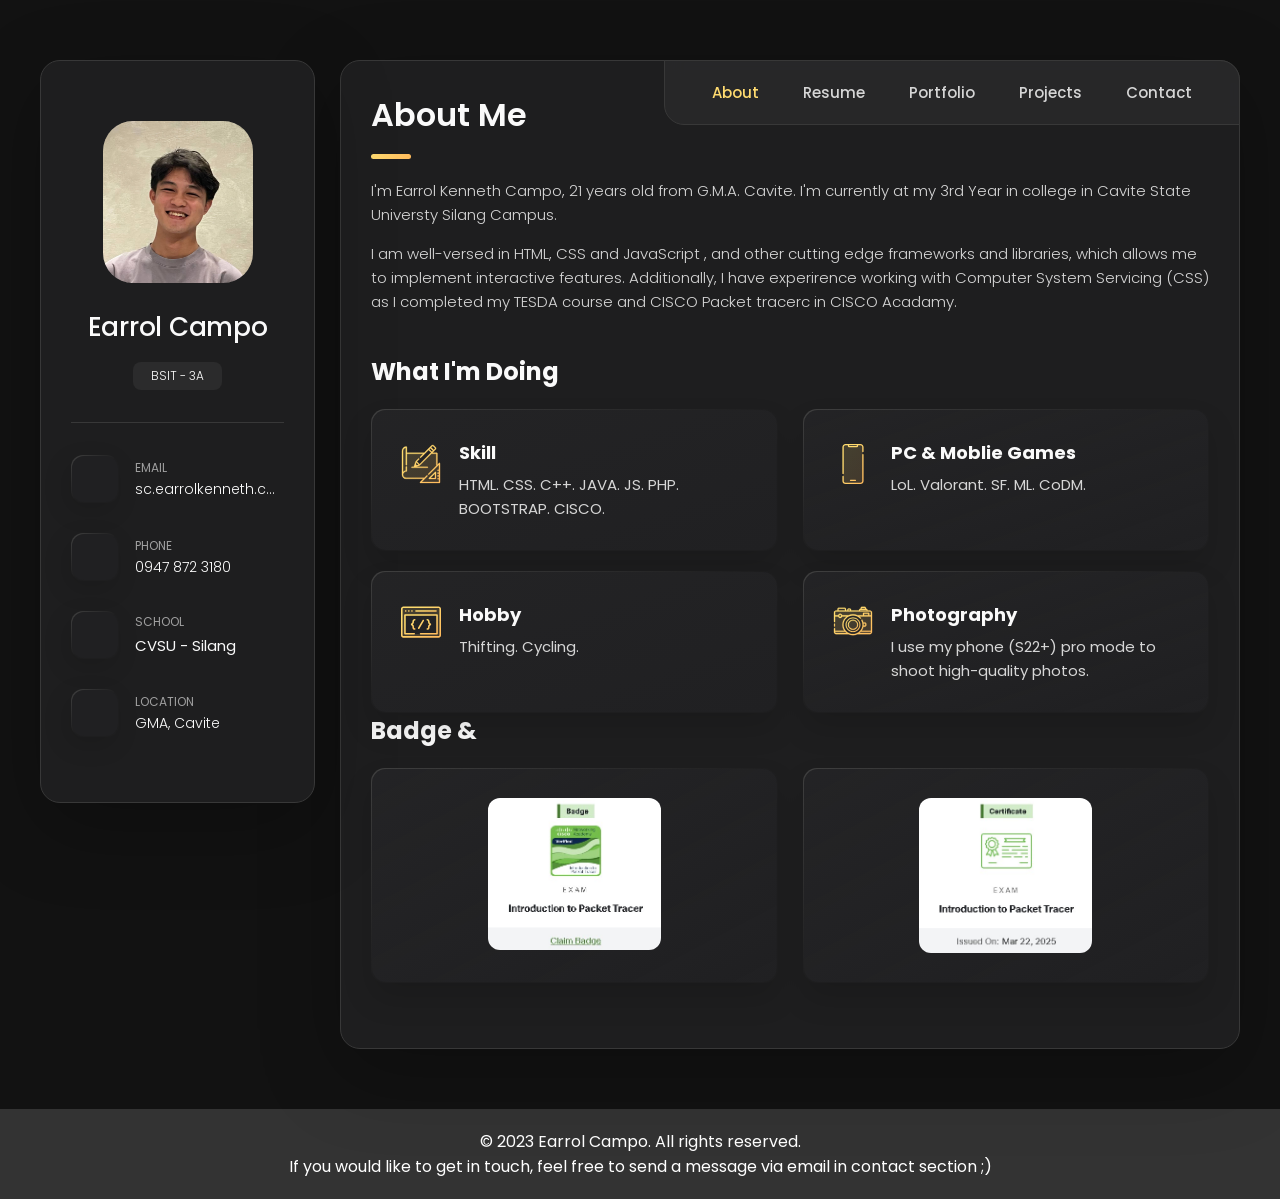
==== commit 5083ca44: "Initial commit - Web Portfolio" ====
--- a/index.html
+++ b/index.html
@@ -7,7 +7,6 @@
   <meta name="viewport" content="width=device-width, initial-scale=1.0">
   <title>Campo - Portfolio</title>
   <link rel="stylesheet" href="./assets/css/style.css">
-  <!--- google font link-->
   <link rel="preconnect" href="https://fonts.googleapis.com">
   <link rel="preconnect" href="https://fonts.gstatic.com" crossorigin>
   <link href="https://fonts.googleapis.com/css2?family=Poppins:wght@300;400;500;600&display=swap" rel="stylesheet">
@@ -15,7 +14,6 @@
 
 <body>
   <main>
-    <!--- #SIDEBAR-->
     <aside class="sidebar" data-sidebar>
       <div class="sidebar-info">
         <figure class="avatar-box">
@@ -90,9 +88,7 @@
         </ul>
       </div>
     </aside>
-    <!--- #main-content-->
     <div class="main-content">
-      <!--- #NAVBAR-->
       <nav class="navbar">
         <ul class="navbar-list">
           <li class="navbar-item">
@@ -113,7 +109,6 @@
         </ul>
       </nav>
 
-      <!--- #ABOUT-->
       <article class="about  active" data-page="about">
         <header>
           <h2 class="h2 article-title">About me</h2>
@@ -130,7 +125,6 @@
           </p>
         </section>
 
-        <!--- service-->
         <section class="service">
           <h3 class="h3 service-title">What i'm doing</h3>
           <ul class="service-list">
@@ -195,14 +189,8 @@
             </li>
 
         </section>
-
-        <!--- testimonials
-        -->
-
         <section class="testimonials">
         </section>
-
-        <!--- testimonials modal-->
 
         <div class="modal-container" data-modal-container>
 
@@ -226,22 +214,11 @@
         </div>
 
 
-        <!--
-          - clients
-        -->
-
         <section class="clients">
         </section>
 
       </article>
 
-
-
-
-
-      <!--
-        - #RESUME
-      -->
 
       <article class="resume" data-page="resume">
 
@@ -360,13 +337,6 @@
 
       </article>
 
-
-
-
-
-      <!--
-        - #PORTFOLIO
-      -->
 
       <article class="portfolio" data-page="portfolio">
         <header>
@@ -514,7 +484,6 @@
         </section>
       </article>
 
-      <!--- #BLOG-->
       <article class="projects" data-page="projects">
         <header>
           <h2 class="h2 article-title">Projects</h2>
@@ -627,9 +596,6 @@
       </article>
 
 
-      <!--
-        - #CONTACT
-      -->
 
       <article class="contact" data-page="contact">
 
@@ -665,20 +631,36 @@
     </div>
 
   </main>
-
-
-
-
-
-
-  <!--
-    - custom js link
-  -->
+  
+  <footer class="footer">
+    <div class="footer-content">
+      <p>&copy; 2023 Earrol Campo. All rights reserved.</p>
+      <ul class="footer-social-list">
+        <li class="footer-social-item">
+          <a href="https://www.facebook.com/ear.rol.3" target="_blank" class="footer-social-link">
+            <ion-icon name="logo-facebook"></ion-icon>
+          </a>
+        </li>
+        <li class="footer-social-item">
+          <a href="https://github.com/eary-cntcd" target="_blank" class="footer-social-link">
+            <ion-icon name="logo-github"></ion-icon>
+          </a>
+        </li>
+        <li class="footer-social-item">
+          <a href="https://www.instagram.com/datboi.eary/" target="_blank" class="footer-social-link">
+            <ion-icon name="logo-instagram"></ion-icon>
+          </a>
+        </li>
+      </ul>
+      <p>If you would like to get in touch, feel free to send a message via email in contact section ;)</p>
+    </div>
+  </footer>
+
+
+
+
   <script src="./assets/js/script.js"></script>
 
-  <!--
-    - ionicon link
-  -->
   <script type="module" src="https://unpkg.com/ionicons@5.5.2/dist/ionicons/ionicons.esm.js"></script>
   <script nomodule src="https://unpkg.com/ionicons@5.5.2/dist/ionicons/ionicons.js"></script>
 
--- a/assets/css/style.css
+++ b/assets/css/style.css
@@ -1916,4 +1916,41 @@
 
   .timeline-text { max-width: 700px; }
 
+}
+.footer {
+  background-color: #333;
+  color: #fff;
+  text-align: center;
+  padding: 20px 0;
+}
+
+.footer-content {
+  max-width: 1200px;
+  margin: 0 auto;
+}
+
+.footer-social-list {
+  list-style: none;
+  padding: 0;
+  display: flex;
+  justify-content: center;
+  gap: 15px;
+}
+
+.footer-social-item {
+  display: inline;
+}
+
+.footer-social-link {
+  color: #fff;
+  text-decoration: none;
+  font-size: 24px;
+}
+.connect-link {
+  color: #007bff; /* Change this to your preferred link color */
+  text-decoration: underline;
+}
+
+.connect-link:hover {
+  text-decoration: none; /* Optional: Remove underline on hover */
 }
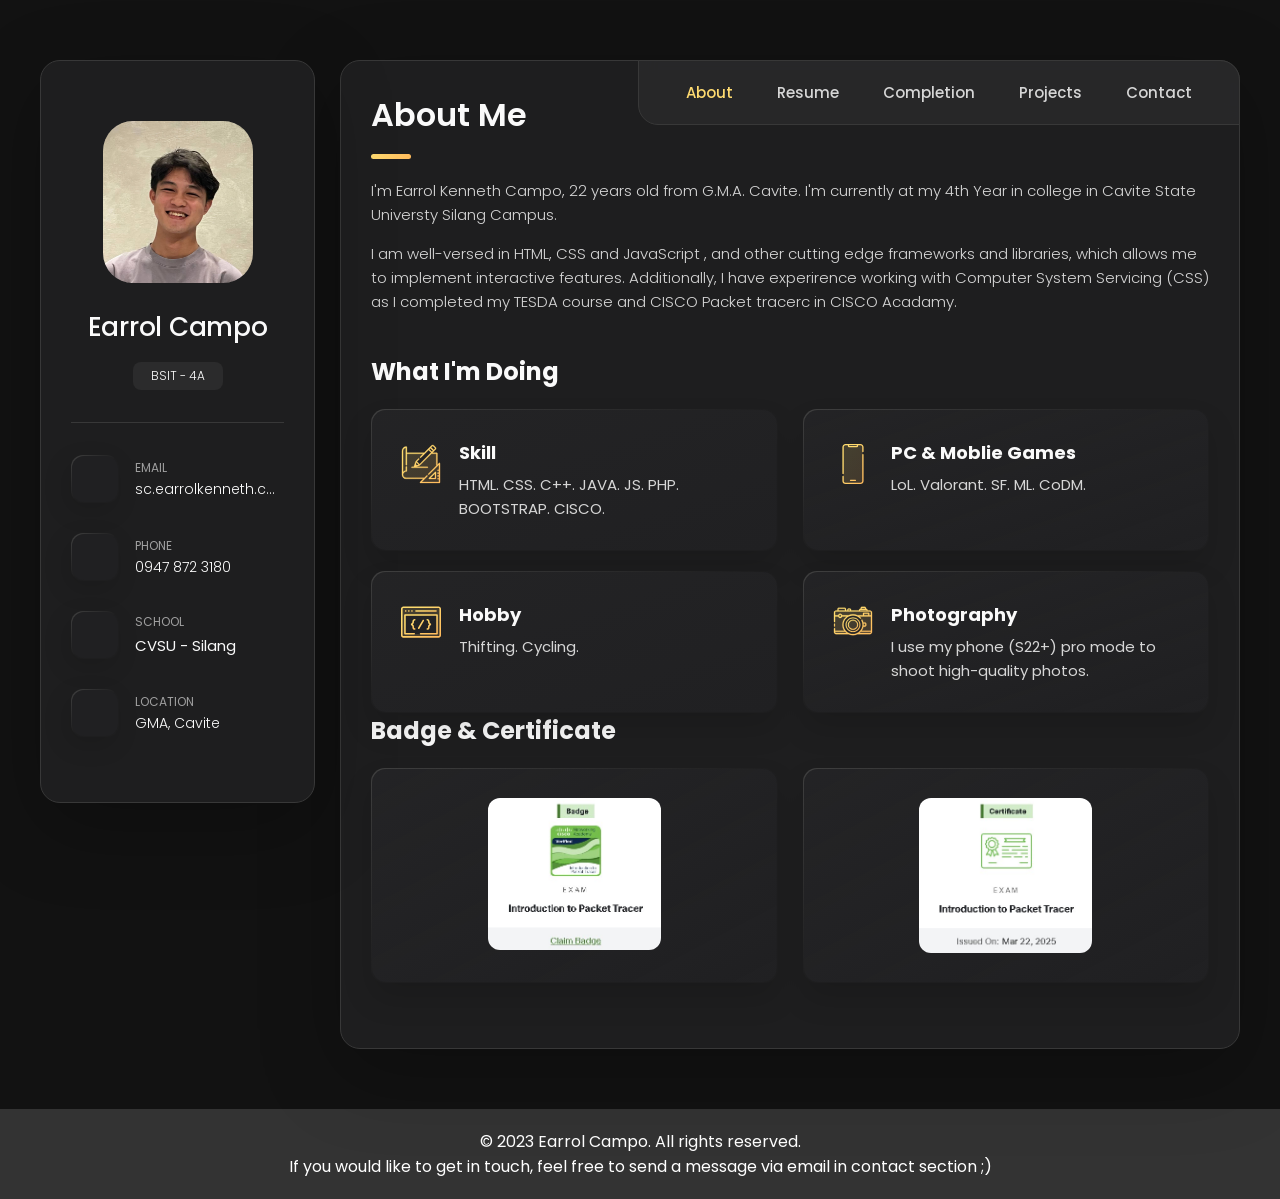
==== commit fea6e782: "update portfolio to completion section and add Google Maps link to location" ====
--- a/index.html
+++ b/index.html
@@ -21,7 +21,7 @@
         </figure>
         <div class="info-content">
           <h1 class="name" title="Earrol Campo">Earrol  Campo</h1>
-          <p class="title">BSIT - 3A</p>
+          <p class="title">BSIT - 4A</p>
         </div>
         <button class="info_more-btn" data-sidebar-btn>
           <span>Show Contacts</span>
@@ -64,7 +64,7 @@
             </div>
             <div class="contact-info">
               <p class="contact-title">Location</p>
-              <address>GMA, Cavite</address>
+              <a href="https://www.google.com/maps/place/GMA,+Cavite" target="_blank" class="contact-link">GMA, Cavite</a>
             </div>
           </li>
         </ul>
@@ -98,7 +98,7 @@
             <button class="navbar-link" data-nav-link>Resume</button>
           </li>
           <li class="navbar-item">
-            <button class="navbar-link" data-nav-link>Portfolio</button>
+            <button class="navbar-link" data-nav-link>Completion</button>
           </li>
           <li class="navbar-item">
             <button class="navbar-link" data-nav-link>Projects</button>
@@ -108,14 +108,14 @@
           </li>
         </ul>
       </nav>
-
+<!------------- About Section --------------------->
       <article class="about  active" data-page="about">
         <header>
           <h2 class="h2 article-title">About me</h2>
         </header>
         <section class="about-text">
           <p>
-            I'm Earrol Kenneth Campo, 21 years old from G.M.A. Cavite. I'm currently at my 3rd Year in college in 
+            I'm Earrol Kenneth Campo, 22 years old from G.M.A. Cavite. I'm currently at my 4th Year in college in 
             Cavite State Universty Silang Campus.
           </p>
           <p>
@@ -175,11 +175,12 @@
               </div>
             </li>
           </ul>
-          <h3 class="h3 service-title">Badge &</h3>
+          <h3 class="h3 service-title">Badge & Certificate</h3>
           <ul class="service-list">
             <li class="service-item">
               <div class="service-content-box">
                 <img src="./assets/images/badge.jpg" alt="Skills Image" class="skills-image">
+                <h1></h1>
               </div>
             </li>
             <li class="service-item">
@@ -218,7 +219,7 @@
         </section>
 
       </article>
-
+<!------------- Resume Section ----------------->
 
       <article class="resume" data-page="resume">
 
@@ -302,6 +303,14 @@
                       computer, and computer configuration.
                   </p>
               </li>
+
+              <li class="timeline-item">
+                  <h4 class="h4 timeline-item-title">Corebilt</h4>
+                  <span>July-August 2025</span>
+                  <p class="timeline-text">
+                      I work as IT Oncall Support. I learned how to maintain, and troubleshoot business network infrastructure.
+                  </p>
+              </li>
           </ol>
           <div class="download-resume">
               <a href="./assets/documents/my_resume.pdf" download class="btn">Download Resume</a>
@@ -337,25 +346,19 @@
 
       </article>
 
-
-      <article class="portfolio" data-page="portfolio">
+<!-- completion Section -->
+      <article class="completion" data-page="completion">
         <header>
-          <h2 class="h2 article-title">Portfolio</h2>
+          <h2 class="h2 article-title">Completion</h2>
         </header>
         <section class="projects">
           <ul class="filter-list">
             <li class="filter-item">
               <button class="active" data-filter-btn>All</button>
-            </li>
-            <li class="filter-item">
-              <button data-filter-btn>Quizzes</button>
-            </li>
+
             <li class="filter-item">
               <button data-filter-btn>Lab Work</button>
-            </li>
-            <li class="filter-item">
-              <button data-filter-btn>Exam</button>
-            </li>
+            
           </ul>
 
           <div class="filter-select-box">
@@ -370,116 +373,42 @@
               <li class="select-item">
                 <button data-select-item>All</button>
               </li>
-              <li class="select-item">
-                <button data-select-item>Quizzes</button>
-              </li>
+              
               <li class="select-item">
                 <button data-select-item>Lab Work</button>
               </li>
-              <li class="select-item">
-                <button data-select-item>Exam</button>
-              </li>
+              
             </ul>
           </div>
 
           <ul class="project-list">
 
-            <li class="project-item  active" data-filter-item data-category="quizzes">
-              <a href="./assets/images/pre_test.jpg" target="_blank">
+            
+
+            <li class="project-item  active" data-filter-item data-category="lab work">
+              <a href="./assets/images/CAL.png" target="_blank">
                 <figure class="project-img">
                   
-                  <img src="./assets/images/pre_test.jpg" alt="finance" loading="lazy">
-                </figure>
-                <h3 class="project-title">Pre-Test</h3>
-                <p class="project-category">10/11</p>
-              </a>
-            </li>
-
-            <li class="project-item  active" data-filter-item data-category="exam">
-              <a href="./assets/images/exam.jpg" target="_blank">
+                  <img src="./assets/images/CAL.png" alt="task manager" loading="lazy">
+                </figure>
+                <h3 class="project-title">Lab Work</h3>
+                <p class="project-category">Cloud Architecture Laboratory</p>
+              </a>
+            </li>
+
+
+            <li class="project-item  active" data-filter-item data-category="lab work">
+              <a href="./assets/images/SOA.png" target="_blank">
                 <figure class="project-img">
                   
-                  <img src="./assets/images/exam.jpg" alt="orizon" loading="lazy">
-                </figure>
-                <h3 class="project-title">Exam</h3>
-                <p class="project-category">32/70</p>
-              </a>
-            </li>
-
-            <li class="project-item  active" data-filter-item data-category="quizzes">
-              <a href="./assets/images/post_test2.jpg" target="_blank">
-                <figure class="project-img">
-                  
-                  <img src="./assets/images/post_test2.jpg" alt="fundo" loading="lazy">
-                </figure>
-                <h3 class="project-title">Post-Test2</h3>
-                <p class="project-category">19/20</p>
-              </a>
-            </li>
-
-            <li class="project-item  active" data-filter-item data-category="quizzes">
-              <a href="./assets/images/post_test3.jpg" target="_blank">
-                <figure class="project-img">
-                  
-                  <img src="./assets/images/post_test3.jpg" alt="dsm." loading="lazy">
-                </figure>
-                <h3 class="project-title">Post-Test3</h3>
-                <p class="project-category">15/20</p>
-              </a>
-            </li>
-
-            <li class="project-item  active" data-filter-item data-category="quizzes">
-              <a href="./assets/images/post_test4.jpg" target="_blank">
-                <figure class="project-img">
-                  
-                  <img src="./assets/images/post_test4.jpg" alt="summary" loading="lazy">
-                </figure>
-                <h3 class="project-title">Post-test4</h3>
-                <p class="project-category">18/20</p>
-              </a>
-            </li>
-
-            <li class="project-item  active" data-filter-item data-category="lab work">
-              <a href="./assets/images/lab_work.jpg" target="_blank">
-                <figure class="project-img">
-                  
-                  <img src="./assets/images/lab_work.jpg" alt="task manager" loading="lazy">
+                  <img src="./assets/images/SOA.png" alt="task manager" loading="lazy">
                 </figure>
                 <h3 class="project-title">Lab Work</h3>
-                <p class="project-category">95</p>
-              </a>
-            </li>
-
-            <li class="project-item  active" data-filter-item data-category="quizzes">
-              <a href="./assets/images/post_test5.jpg" target="_blank">
-                <figure class="project-img">
-                  
-                  <img src="./assets/images/post_test5.jpg" alt="arrival" loading="lazy">
-                </figure>
-                <h3 class="project-title">Post-Test5</h3>
-                <p class="project-category">17/20</p>
-              </a>
-            </li>
-
-            <li class="project-item  active" data-filter-item data-category="lab work">
-              <a href="./assets/images/lab_work1.jpg" target="_blank">
-                <figure class="project-img">
-                  
-                  <img src="./assets/images/lab_work1.jpg" alt="task manager" loading="lazy">
-                </figure>
-                <h3 class="project-title">Lab Work</h3>
-              </a>
-            </li>
-
-            <li class="project-item  active" data-filter-item data-category="lab work">
-              <a href="./assets/images/paired.jpg" target="_blank">
-                <figure class="project-img">
-                  
-                  <img src="./assets/images/paired.jpg" alt="task manager" loading="lazy">
-                </figure>
-                <h3 class="project-title">Paired Lab Work</h3>
-              </a>
-            </li>
+                <p class="project-category">Service Oriented Architecture</p>
+              </a>
+            </li>
+
+            
           </ul>
         </section>
       </article>
